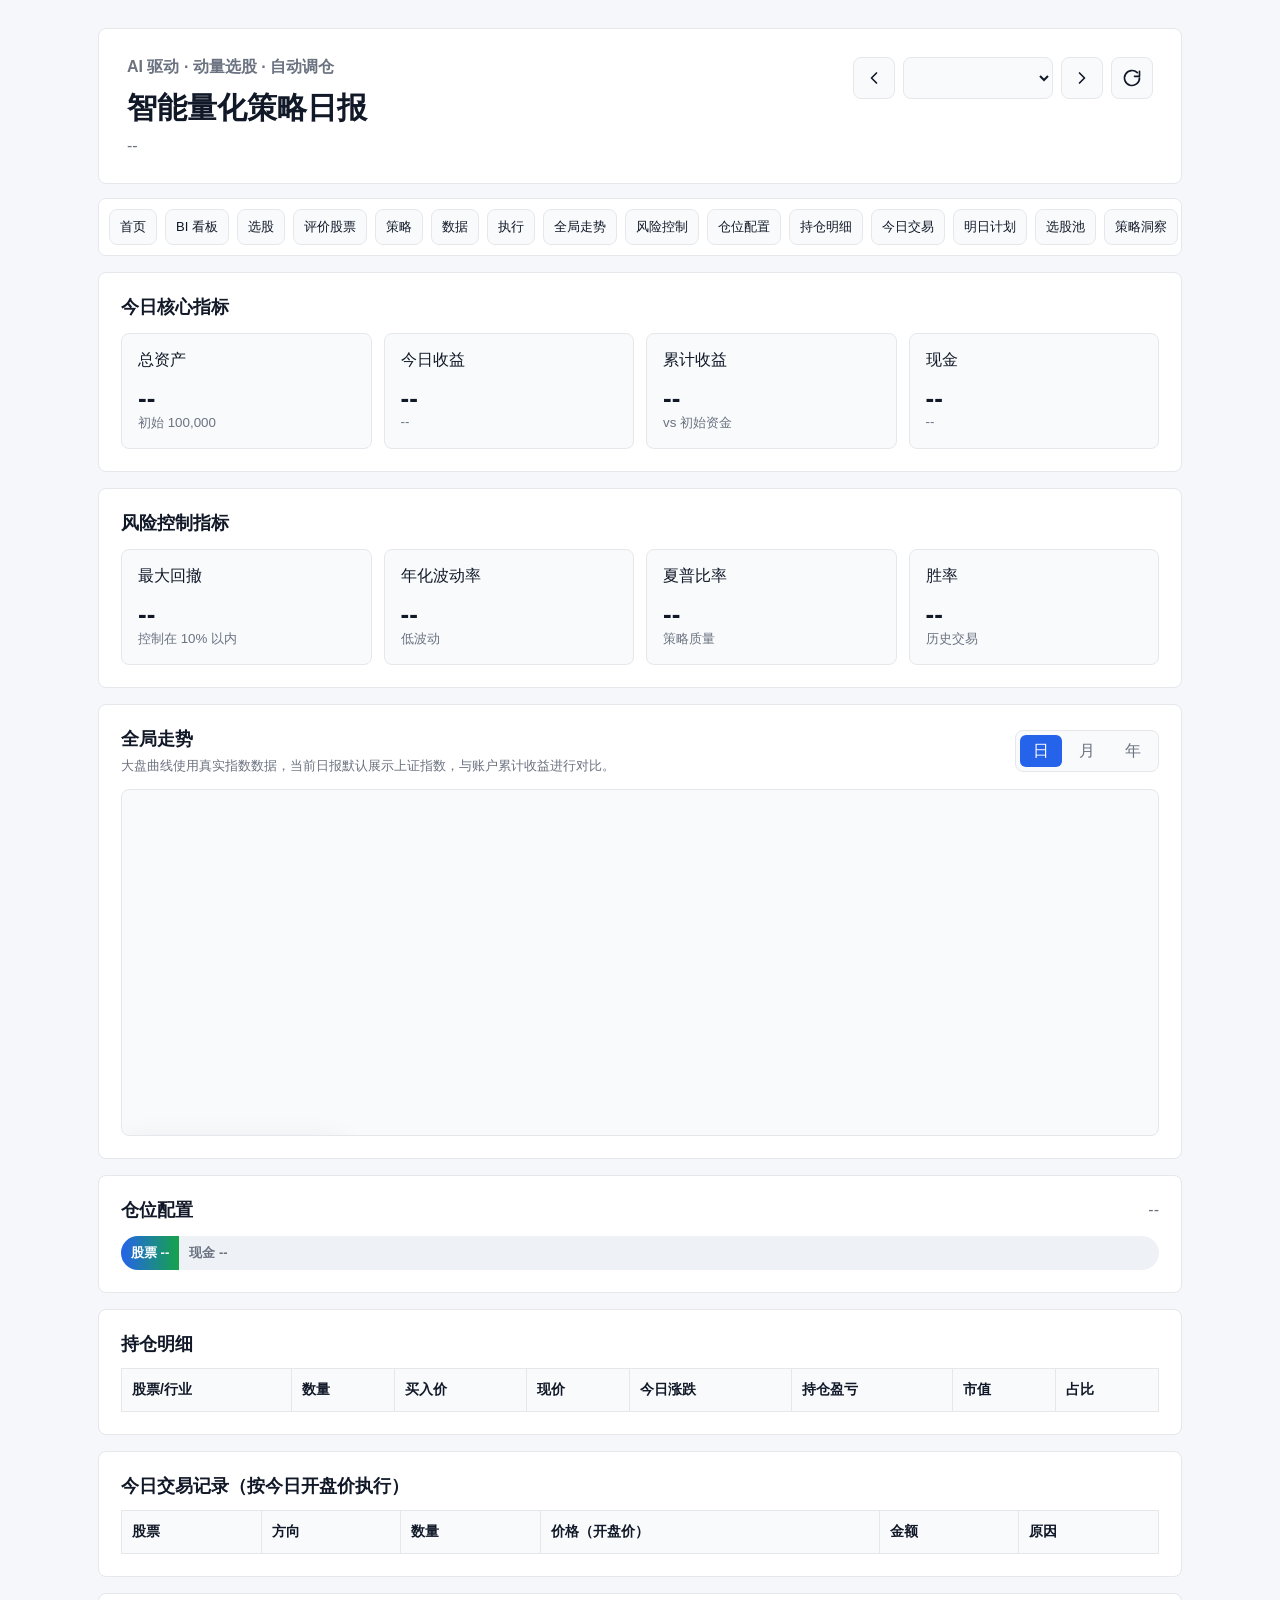
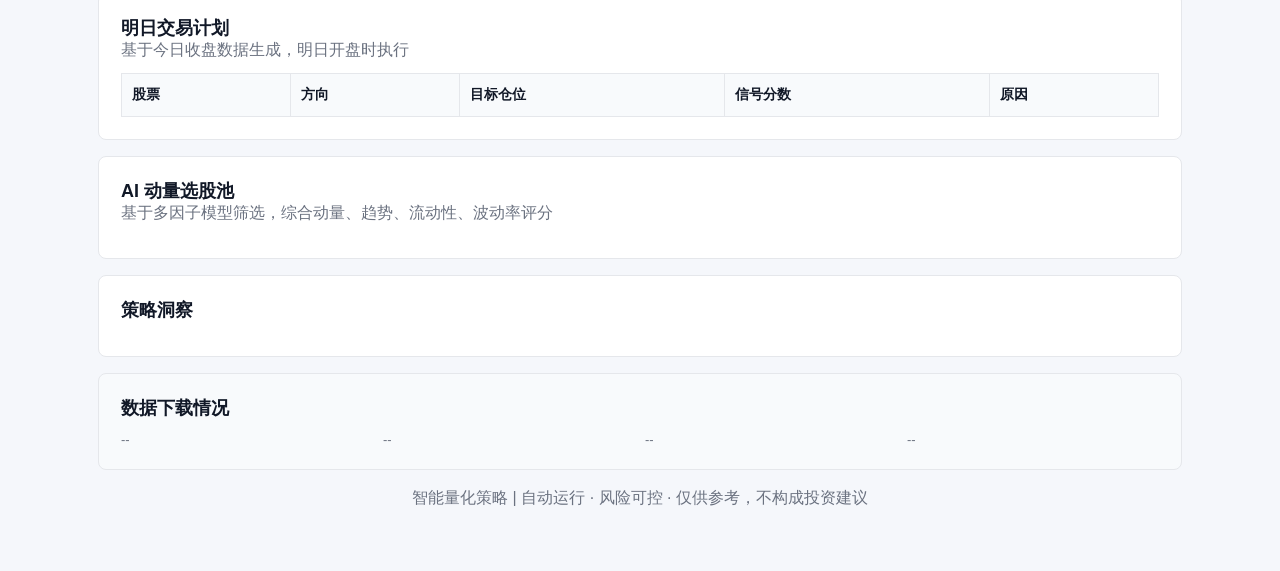
==== quant_mvp/quant_app/report.html @ 70f2ef9e "Initial quant workspace upload" ====
﻿<!doctype html>
<html lang="zh-CN">
  <head>
    <meta charset="utf-8" />
    <meta name="viewport" content="width=device-width, initial-scale=1" />
    <title>智能量化策略日报</title>
    <script>
      if (window.location.protocol === "file:") {
        window.location.replace("http://127.0.0.1:8765/quant_mvp/quant_app/report.html");
      }
    </script>
    <link rel="stylesheet" href="./styles.css" />
  </head>
  <body>
    <main class="report-shell">
      <header class="report-header">
        <div>
          <p class="eyebrow">AI 驱动 · 动量选股 · 自动调仓</p>
          <h1>智能量化策略日报</h1>
          <p id="tradeDate" class="report-date">--</p>
        </div>
        <div class="header-tools">
          <button id="prevDayButton" class="icon-button" type="button" title="上一日" aria-label="上一日">
            <svg viewBox="0 0 24 24" aria-hidden="true"><path d="m15 18-6-6 6-6" /></svg>
          </button>
          <select id="reportDateSelect" class="date-select" aria-label="选择日报日期"></select>
          <button id="nextDayButton" class="icon-button" type="button" title="下一日" aria-label="下一日">
            <svg viewBox="0 0 24 24" aria-hidden="true"><path d="m9 18 6-6-6-6" /></svg>
          </button>
          <button id="refreshButton" class="icon-button" type="button" title="刷新日报" aria-label="刷新日报">
            <svg viewBox="0 0 24 24" aria-hidden="true">
              <path d="M21 12a9 9 0 1 1-2.64-6.36M21 4v6h-6" />
            </svg>
          </button>
        </div>
      </header>
      <nav class="section-nav" aria-label="日报模块导航">
        <a href="./index.html">首页</a>
        <a href="./dashboard.html">BI 看板</a>
        <a href="./selection.html">选股</a>
        <a href="./evaluation.html">评价股票</a>
        <a href="./strategy.html">策略</a>
        <a href="./data-pipeline.html">数据</a>
        <a href="./execution.html">执行</a>
        <a href="#globalSection">全局走势</a>
        <a href="#riskSection">风险控制</a>
        <a href="#allocationSection">仓位配置</a>
        <a href="#holdingsSection">持仓明细</a>
        <a href="#tradesSection">今日交易</a>
        <a href="#planSection">明日计划</a>
        <a href="#poolSection">选股池</a>
        <a href="#insightSection">策略洞察</a>
        <a href="#dataSection">数据情况</a>
      </nav>
      <section class="section">
        <h2>今日核心指标</h2>
        <div class="metric-grid">
          <article class="metric-card">
            <span>总资产</span>
            <strong id="totalAssets">--</strong>
            <small>初始 100,000</small>
          </article>
          <article class="metric-card">
            <span>今日收益</span>
            <strong id="todayReturn">--</strong>
            <small id="todayReturnLabel">--</small>
          </article>
          <article class="metric-card">
            <span>累计收益</span>
            <strong id="cumulativeReturn">--</strong>
            <small>vs 初始资金</small>
          </article>
          <article class="metric-card">
            <span>现金</span>
            <strong id="cash">--</strong>
            <small id="cashWeight">--</small>
          </article>
        </div>
      </section>

      <section id="riskSection" class="section">
        <h2>风险控制指标</h2>
        <div class="metric-grid">
          <article class="metric-card compact">
            <span>最大回撤</span>
            <strong id="maxDrawdown">--</strong>
            <small>控制在 10% 以内</small>
          </article>
          <article class="metric-card compact">
            <span>年化波动率</span>
            <strong id="volatility">--</strong>
            <small>低波动</small>
          </article>
          <article class="metric-card compact">
            <span>夏普比率</span>
            <strong id="sharpe">--</strong>
            <small>策略质量</small>
          </article>
          <article class="metric-card compact">
            <span>胜率</span>
            <strong id="winRate">--</strong>
            <small>历史交易</small>
          </article>
        </div>
      </section>

      <section id="globalSection" class="section">
        <div class="section-heading">
          <div>
            <h2>全局走势</h2>
            <p class="muted chart-help">大盘曲线使用真实指数数据，当前日报默认展示上证指数，与账户累计收益进行对比。</p>
          </div>
          <div class="segmented" aria-label="走势粒度">
            <button class="segmented-button active" type="button" data-chart-mode="day">日</button>
            <button class="segmented-button" type="button" data-chart-mode="month">月</button>
            <button class="segmented-button" type="button" data-chart-mode="year">年</button>
          </div>
        </div>
        <div class="chart-wrap" id="chartWrap">
          <svg id="globalChart" viewBox="0 0 900 300" role="img" aria-label="全局走势折线图"></svg>
          <div id="chartTooltip" class="chart-tooltip" hidden></div>
        </div>
      </section>

      <section id="allocationSection" class="section">
        <div class="section-heading">
          <h2>仓位配置</h2>
          <span id="positionSummary" class="muted">--</span>
        </div>
        <div class="allocation-bar" aria-label="仓位配置">
          <div id="stockBar" class="stock-bar">股票 --</div>
          <div id="cashBar" class="cash-bar">现金 --</div>
        </div>
      </section>

      <section id="holdingsSection" class="section">
        <h2>持仓明细</h2>
        <div class="table-wrap">
          <table>
            <thead>
              <tr>
                <th>股票/行业</th>
                <th>数量</th>
                <th>买入价</th>
                <th>现价</th>
                <th>今日涨跌</th>
                <th>持仓盈亏</th>
                <th>市值</th>
                <th>占比</th>
              </tr>
            </thead>
            <tbody id="holdingRows"></tbody>
          </table>
        </div>
      </section>

      <section id="tradesSection" class="section">
        <h2>今日交易记录（按今日开盘价执行）</h2>
        <div class="table-wrap">
          <table>
            <thead>
              <tr>
                <th>股票</th>
                <th>方向</th>
                <th>数量</th>
                <th>价格（开盘价）</th>
                <th>金额</th>
                <th>原因</th>
              </tr>
            </thead>
            <tbody id="tradeRows"></tbody>
          </table>
        </div>
      </section>

      <section id="planSection" class="section">
        <h2>明日交易计划</h2>
        <p class="muted">基于今日收盘数据生成，明日开盘时执行</p>
        <div class="table-wrap">
          <table>
            <thead>
              <tr>
                <th>股票</th>
                <th>方向</th>
                <th>目标仓位</th>
                <th>信号分数</th>
                <th>原因</th>
              </tr>
            </thead>
            <tbody id="planRows"></tbody>
          </table>
        </div>
      </section>

      <section id="poolSection" class="section">
        <h2 id="poolTitle">AI 动量选股池</h2>
        <p class="muted">基于多因子模型筛选，综合动量、趋势、流动性、波动率评分</p>
        <div id="stockPool" class="pool-grid"></div>
      </section>

      <section id="insightSection" class="section">
        <h2>策略洞察</h2>
        <div id="insights" class="insight-box"></div>
      </section>

      <section id="dataSection" class="section subtle">
        <h2>数据下载情况</h2>
        <div class="data-status">
          <span id="dataSource">--</span>
          <span id="dataRange">--</span>
          <span id="dataRows">--</span>
          <span id="dataNote">--</span>
        </div>
      </section>

      <footer class="footer">
        智能量化策略 | 自动运行 · 风险可控 · 仅供参考，不构成投资建议
      </footer>
    </main>
    <script src="./app.js?v=20260515-report-sections"></script>
  </body>
</html>
---- quant_mvp/quant_app/styles.css ----
:root {
  --bg: #f5f7fb;
  --paper: #ffffff;
  --text: #111827;
  --muted: #6b7280;
  --line: #e5e7eb;
  --blue: #2563eb;
  --green: #16a34a;
  --red: #dc2626;
  --soft: #f8fafc;
}

* {
  box-sizing: border-box;
}

body {
  margin: 0;
  background: var(--bg);
  color: var(--text);
  font-family: "Segoe UI", "Microsoft YaHei", Arial, sans-serif;
}

.report-shell {
  max-width: 1120px;
  margin: 0 auto;
  padding: 28px 18px 44px;
}

.report-header {
  display: flex;
  align-items: flex-start;
  justify-content: space-between;
  gap: 16px;
  padding: 28px;
  border: 1px solid var(--line);
  border-radius: 8px;
  background: var(--paper);
}

.header-tools {
  display: flex;
  align-items: center;
  justify-content: flex-end;
  gap: 8px;
  flex-wrap: wrap;
}

.segmented {
  display: inline-flex;
  align-items: center;
  gap: 4px;
  padding: 4px;
  border: 1px solid var(--line);
  border-radius: 8px;
  background: var(--soft);
}

.segmented-button {
  width: 42px;
  height: 32px;
  border: 0;
  border-radius: 6px;
  background: transparent;
  color: var(--muted);
  cursor: pointer;
  font: inherit;
}

.segmented-button.active,
.segmented-button:hover,
.segmented-button:focus-visible {
  background: var(--blue);
  color: #fff;
  outline: none;
}

.eyebrow,
.report-date,
.muted,
small {
  color: var(--muted);
}

.eyebrow {
  margin: 0 0 10px;
  font-weight: 700;
  letter-spacing: 0;
}

h1,
h2,
p {
  margin: 0;
  letter-spacing: 0;
}

h1 {
  font-size: 30px;
}

h2 {
  font-size: 18px;
}

.report-date {
  margin-top: 8px;
}

.icon-button,
.date-select {
  height: 42px;
  border: 1px solid var(--line);
  border-radius: 8px;
  background: var(--soft);
  color: var(--text);
  cursor: pointer;
}

.icon-button {
  width: 42px;
  display: inline-grid;
  place-items: center;
}

.date-select {
  min-width: 150px;
  padding: 0 12px;
  font: inherit;
}

.icon-button:hover,
.icon-button:focus-visible,
.date-select:focus-visible {
  border-color: var(--blue);
  outline: none;
}

.icon-button svg {
  width: 20px;
  height: 20px;
  fill: none;
  stroke: currentColor;
  stroke-width: 2;
  stroke-linecap: round;
  stroke-linejoin: round;
}

.section {
  margin-top: 16px;
  padding: 22px;
  border: 1px solid var(--line);
  border-radius: 8px;
  background: var(--paper);
}

.section-nav {
  position: sticky;
  top: 0;
  z-index: 6;
  display: flex;
  gap: 8px;
  margin-top: 14px;
  padding: 10px;
  border: 1px solid var(--line);
  border-radius: 8px;
  background: rgba(255, 255, 255, 0.96);
  overflow-x: auto;
}

.section-nav a {
  flex: 0 0 auto;
  padding: 8px 10px;
  border: 1px solid var(--line);
  border-radius: 8px;
  background: var(--soft);
  color: var(--text);
  font-size: 13px;
  text-decoration: none;
  white-space: nowrap;
}

.section-nav a:hover,
.section-nav a:focus-visible {
  border-color: var(--blue);
  color: var(--blue);
  outline: none;
}

.section.subtle {
  background: var(--soft);
}

.section-heading {
  display: flex;
  align-items: center;
  justify-content: space-between;
  gap: 12px;
}

.metric-grid {
  display: grid;
  grid-template-columns: repeat(4, minmax(0, 1fr));
  gap: 12px;
  margin-top: 14px;
}

.metric-card {
  min-height: 112px;
  padding: 16px;
  border: 1px solid var(--line);
  border-radius: 8px;
  background: var(--soft);
}

.metric-card.compact {
  min-height: 96px;
}

.metric-card span,
.metric-card strong,
.metric-card small {
  display: block;
}

.metric-card strong {
  margin-top: 12px;
  font-size: 26px;
}

.positive {
  color: var(--green);
}

.negative {
  color: var(--red);
}

.chart-wrap {
  position: relative;
  margin-top: 14px;
  border: 1px solid var(--line);
  border-radius: 8px;
  background: var(--soft);
  overflow: hidden;
}

.chart-help {
  margin-top: 6px;
  max-width: 680px;
  font-size: 13px;
}

#globalChart {
  display: block;
  width: 100%;
  height: auto;
  min-height: 220px;
}

.chart-hit {
  fill: transparent;
  cursor: crosshair;
}

.chart-hover-line {
  opacity: 0;
  stroke: #94a3b8;
  stroke-dasharray: 4 4;
  stroke-width: 1;
  pointer-events: none;
}

.chart-hover-line.visible {
  opacity: 1;
}

.chart-tooltip {
  position: absolute;
  z-index: 5;
  display: grid;
  gap: 4px;
  width: 220px;
  padding: 10px 12px;
  border: 1px solid var(--line);
  border-radius: 8px;
  background: rgba(255, 255, 255, 0.96);
  box-shadow: 0 14px 34px rgba(15, 23, 42, 0.14);
  color: var(--text);
  font-size: 12px;
  pointer-events: none;
}

.chart-tooltip strong,
.chart-tooltip span {
  display: block;
}

.chart-axis {
  stroke: #cbd5e1;
  stroke-width: 1;
}

.chart-grid {
  stroke: #e5e7eb;
  stroke-width: 1;
}

.chart-equity {
  fill: none;
  stroke: var(--blue);
  stroke-width: 3;
}

.chart-market {
  fill: none;
  stroke: var(--green);
  stroke-width: 3;
}

.chart-dot {
  fill: var(--paper);
  stroke-width: 2;
}

.chart-focus-dot {
  fill: var(--paper);
  opacity: 0;
  pointer-events: none;
  stroke-width: 2;
}

.chart-focus-dot.visible {
  opacity: 1;
}

.chart-label {
  fill: var(--muted);
  font-size: 12px;
}

.chart-legend {
  fill: var(--text);
  font-size: 13px;
  font-weight: 700;
}

.allocation-bar {
  display: flex;
  height: 34px;
  margin-top: 14px;
  overflow: hidden;
  border-radius: 999px;
  background: #eef2f7;
}

.stock-bar,
.cash-bar {
  display: flex;
  align-items: center;
  justify-content: center;
  min-width: 58px;
  padding: 0 10px;
  font-size: 13px;
  font-weight: 700;
  white-space: nowrap;
}

.stock-bar {
  width: var(--stock-width);
  background: linear-gradient(90deg, #2563eb, #16a34a);
  color: #fff;
}

.cash-bar {
  width: var(--cash-width);
  color: var(--muted);
}

.table-wrap {
  margin-top: 12px;
  overflow-x: auto;
}

table {
  width: 100%;
  min-width: 780px;
  border-collapse: collapse;
}

th,
td {
  padding: 12px 10px;
  border: 1px solid var(--line);
  text-align: left;
  font-size: 14px;
}

th {
  background: var(--soft);
  font-weight: 700;
}

.symbol {
  font-weight: 800;
}

.subtext {
  display: block;
  margin-top: 4px;
  color: var(--muted);
  font-size: 12px;
}

.pool-grid {
  display: grid;
  grid-template-columns: repeat(5, minmax(0, 1fr));
  gap: 10px;
  margin-top: 12px;
}

.pool-card {
  padding: 12px;
  border: 1px solid var(--line);
  border-radius: 8px;
  background: var(--soft);
}

.pool-card strong,
.pool-card span {
  display: block;
}

.insight-box {
  display: grid;
  gap: 10px;
  margin-top: 12px;
}

.insight-item {
  padding: 12px 14px;
  border-left: 4px solid var(--blue);
  background: var(--soft);
}

.data-status {
  display: grid;
  grid-template-columns: repeat(4, minmax(0, 1fr));
  gap: 10px;
  margin-top: 12px;
  color: var(--muted);
  font-size: 13px;
}

.footer {
  padding: 18px;
  color: var(--muted);
  text-align: center;
}

@media (max-width: 900px) {
  .metric-grid,
  .pool-grid,
  .data-status {
    grid-template-columns: 1fr 1fr;
  }
}

@media (max-width: 560px) {
  .report-header {
    flex-direction: column;
    padding: 20px;
  }

  .metric-grid,
  .pool-grid,
  .data-status {
    grid-template-columns: 1fr;
  }

  .section-heading {
    align-items: flex-start;
    flex-direction: column;
  }
}
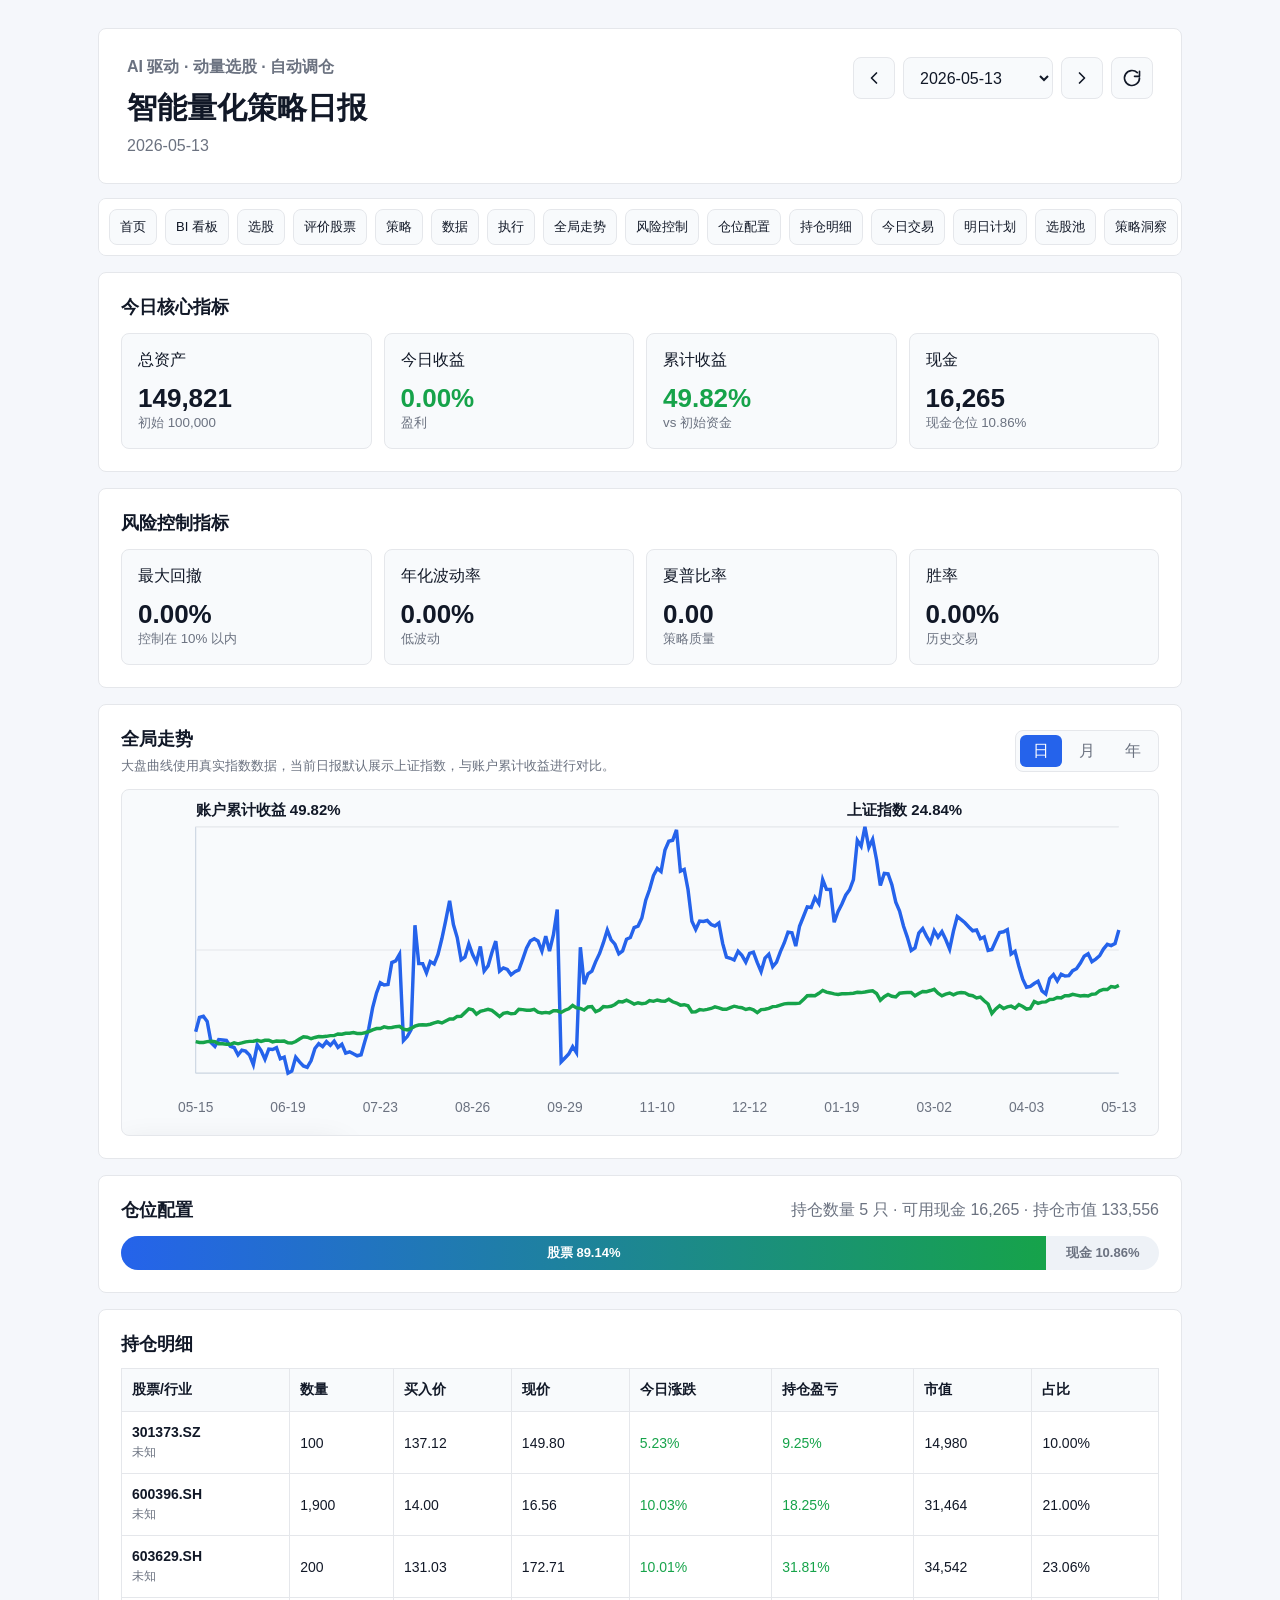
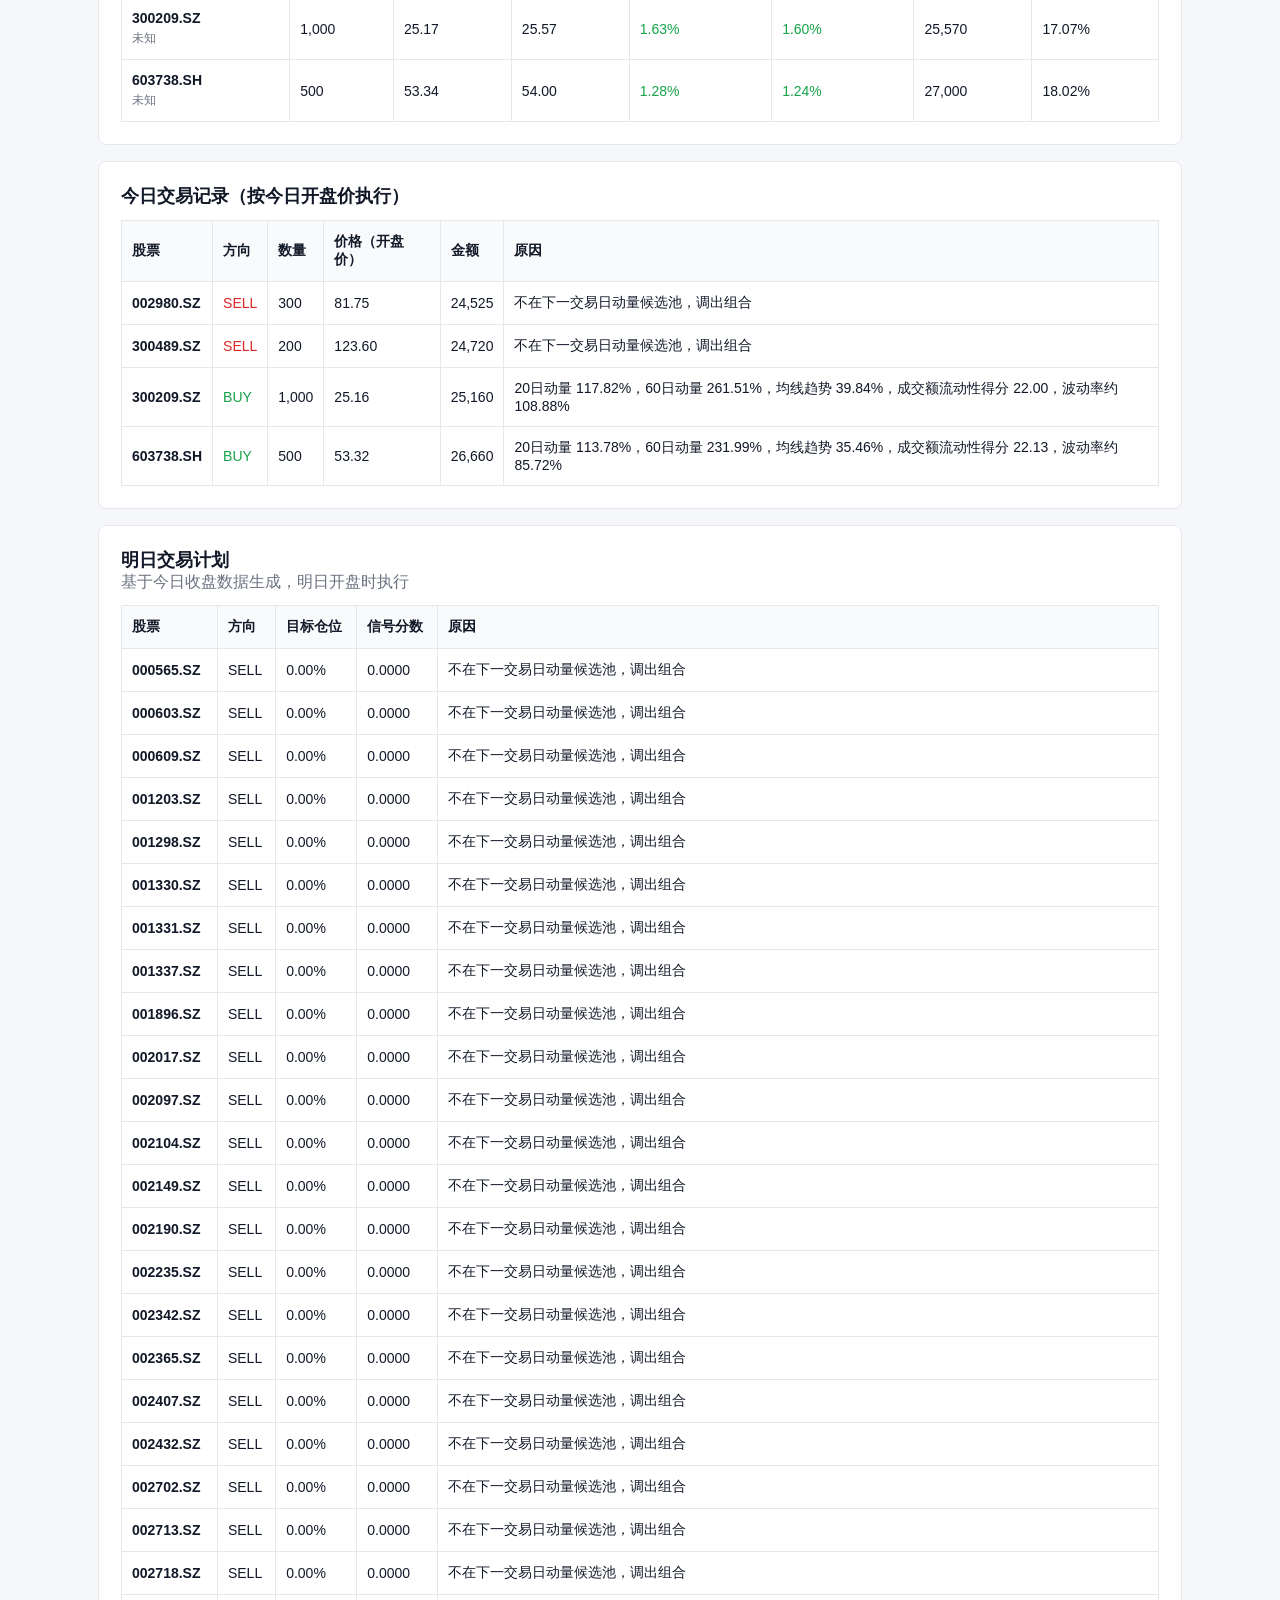
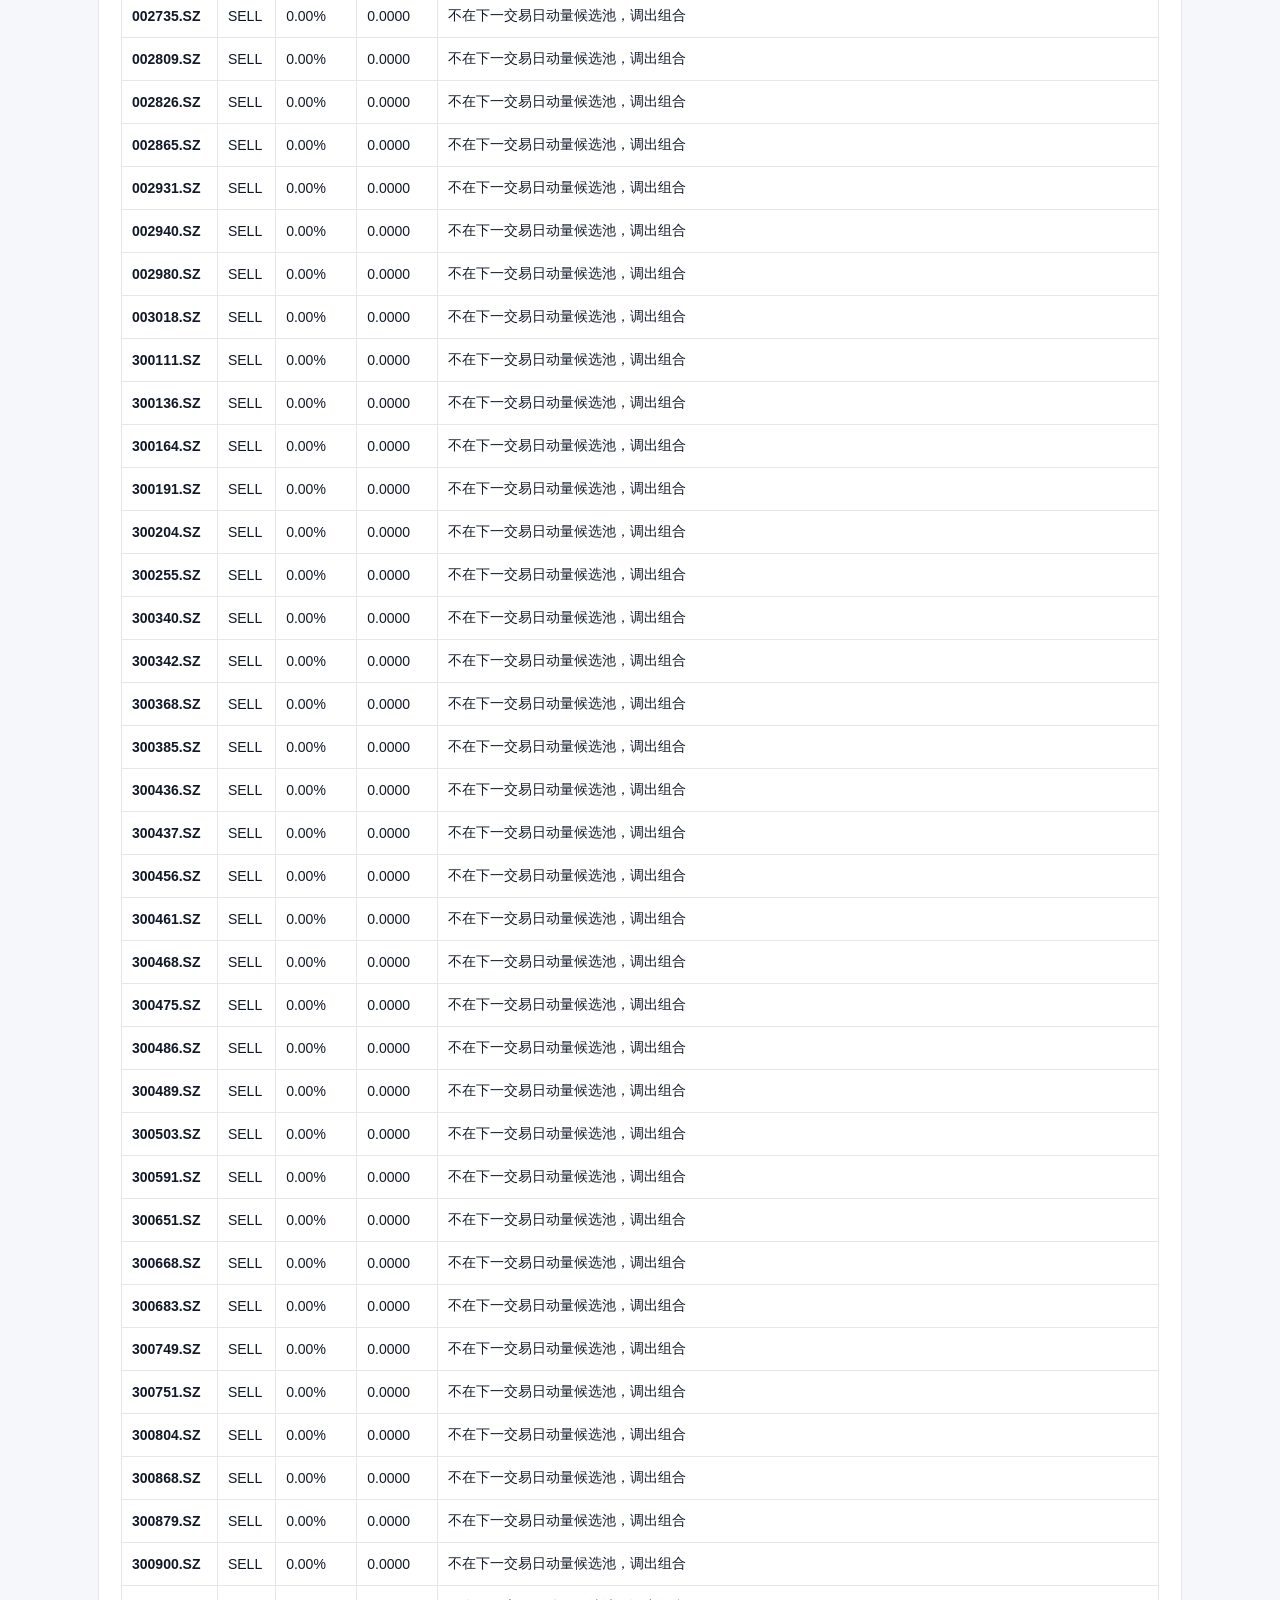
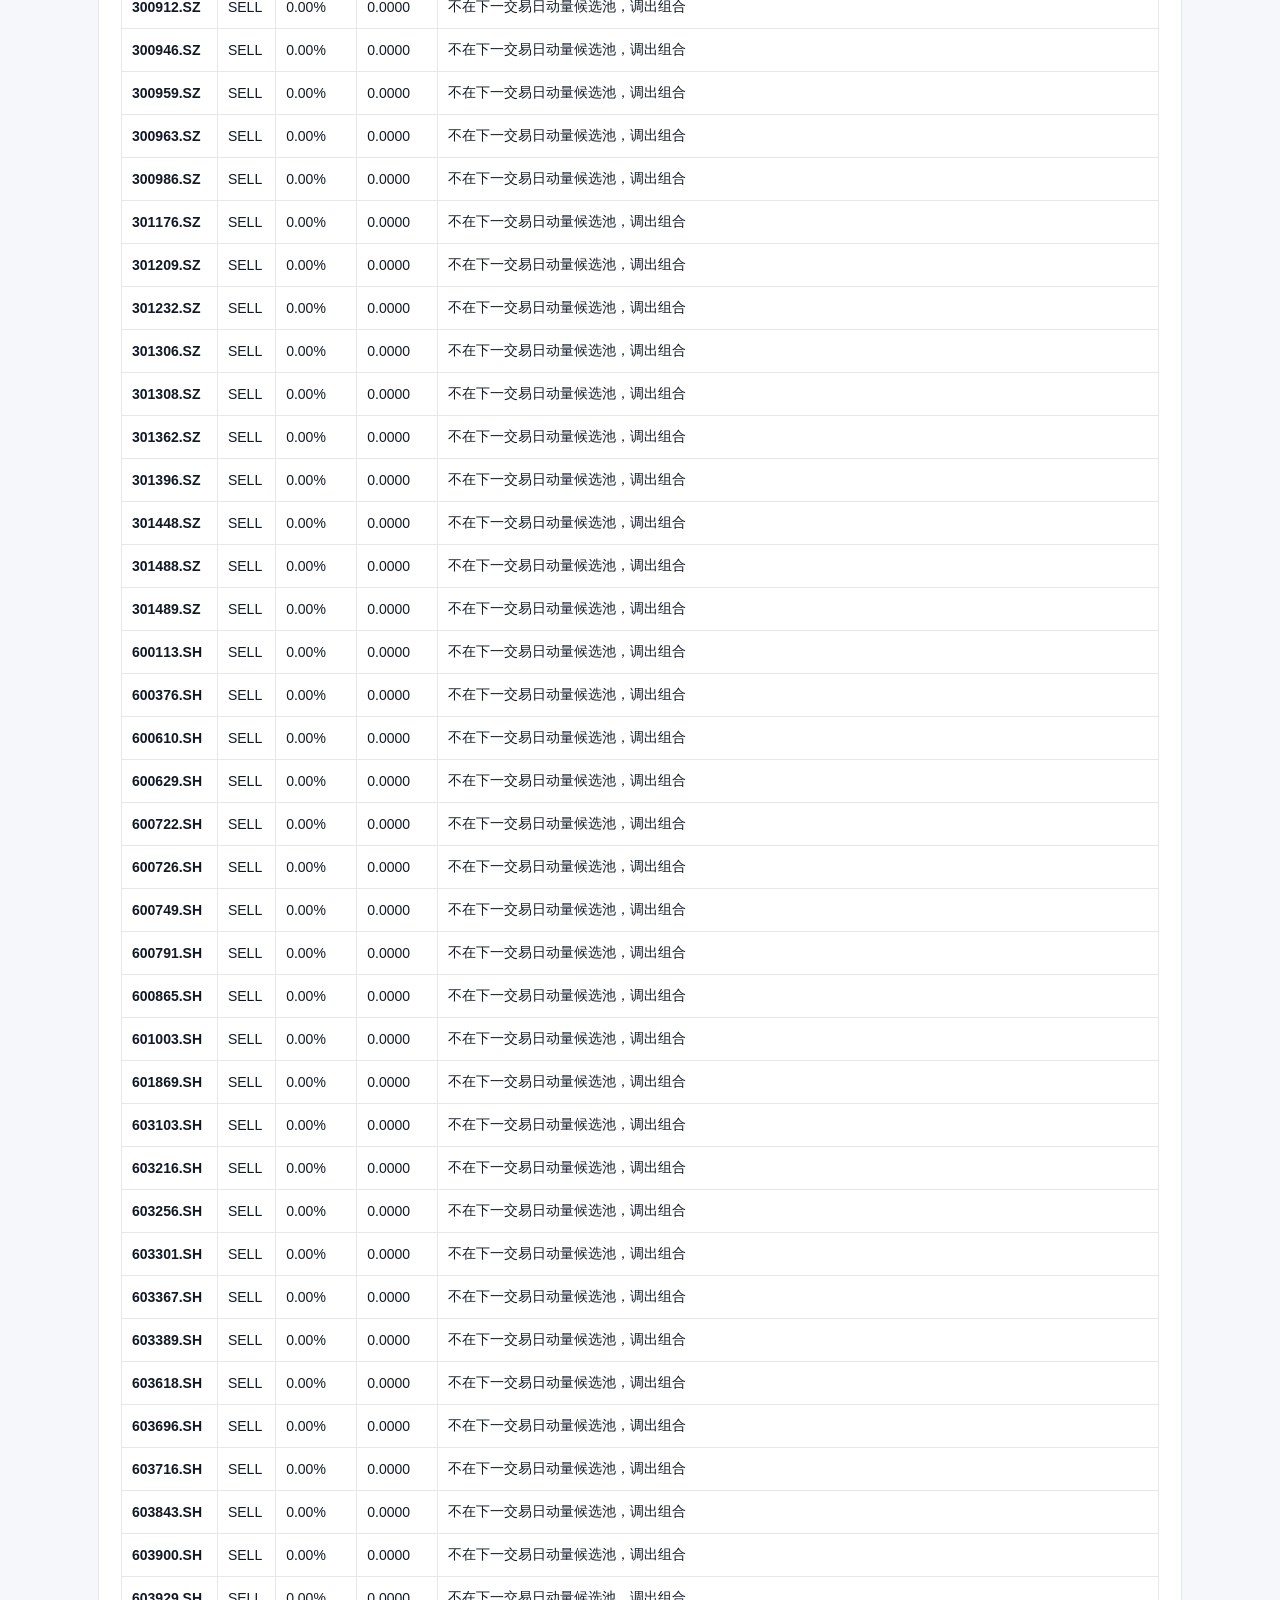
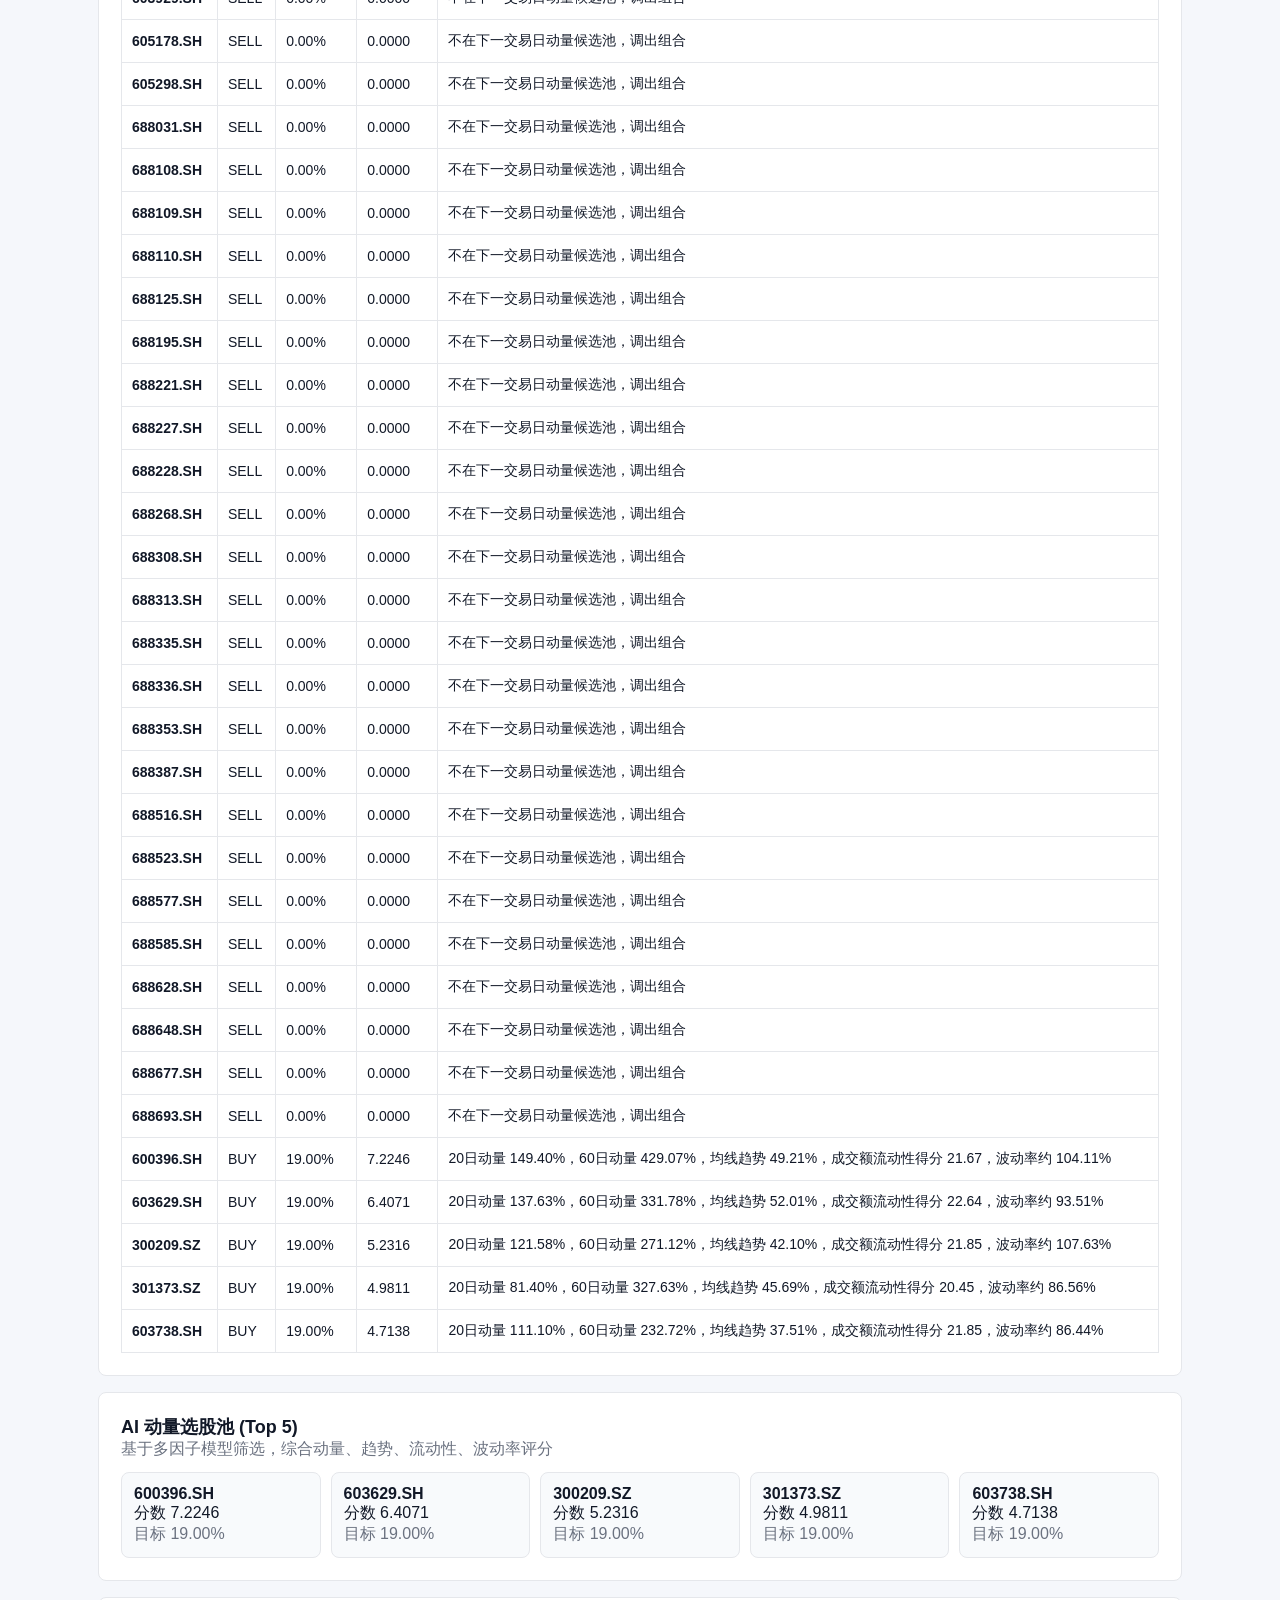
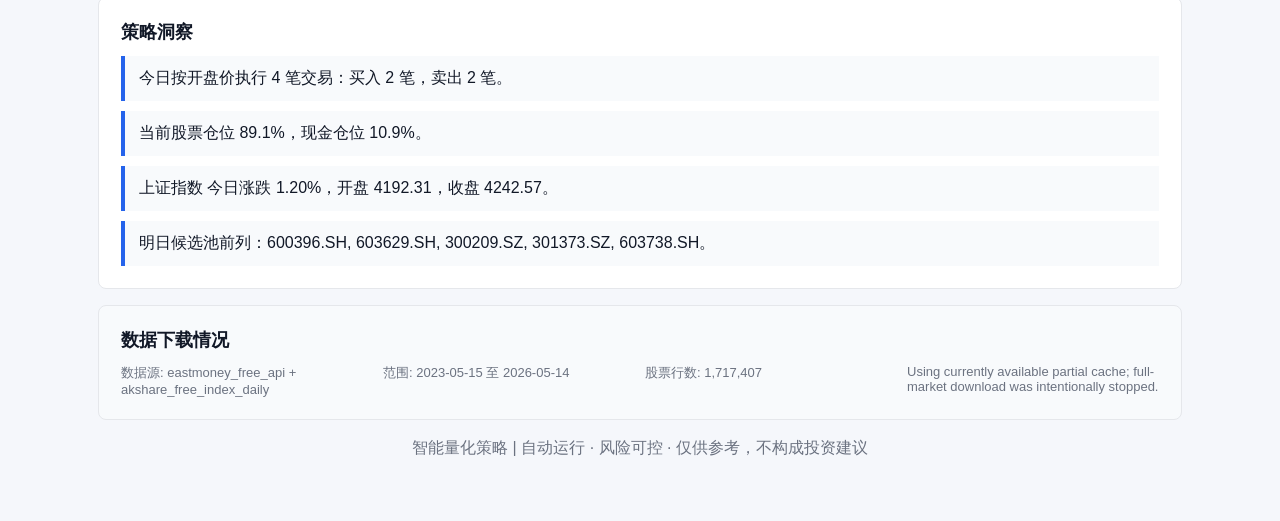
==== commit e6d34c8f: "Fix quant app script boundaries" ====
--- a/quant_mvp/quant_app/report.html
+++ b/quant_mvp/quant_app/report.html
@@ -217,7 +217,7 @@
         智能量化策略 | 自动运行 · 风险可控 · 仅供参考，不构成投资建议
       </footer>
     </main>
-    <script src="./app.js?v=20260515-report-sections"></script>
+    <script src="./report.js?v=20260519-report-sections"></script>
   </body>
 </html>
 
